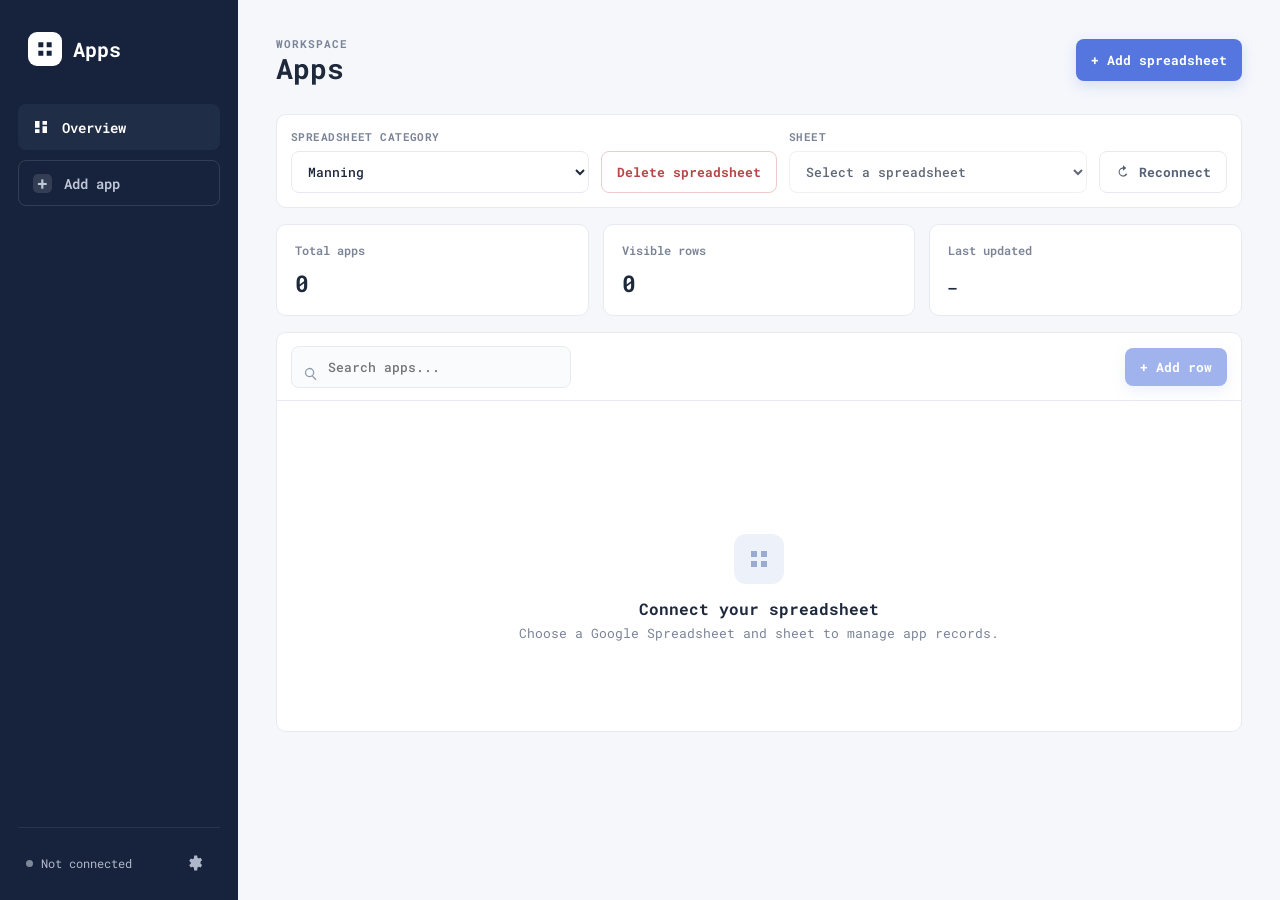
==== index.html @ 3399a7c1 "new file:   Mama_Sita's_Holding_Company_Logo.png 	new file:   app.js 	new file:   index.html 	new fi" ====
<!doctype html>
<html lang="en">
  <head>
    <meta charset="UTF-8" />
    <meta name="viewport" content="width=device-width, initial-scale=1.0" />
    <title>Apps Dashboard</title>
    <link rel="preconnect" href="https://fonts.googleapis.com" />
    <link rel="preconnect" href="https://fonts.gstatic.com" crossorigin />
    <link href="https://fonts.googleapis.com/css2?family=Roboto+Mono:wght@400;500;600;700&display=swap" rel="stylesheet" />
    <link rel="stylesheet" href="styles.css?v=drawer-no-number" />
  </head>
  <body>
    <aside class="sidebar">
      <div class="brand">
        <div class="brand-mark">
          <svg viewBox="0 0 24 24" aria-hidden="true">
            <path d="M4 4h6v6H4zm10 0h6v6h-6zM4 14h6v6H4zm10 0h6v6h-6z" />
          </svg>
        </div>
        <span>Apps</span>
      </div>

      <nav class="nav">
        <button class="nav-item active" type="button">
          <svg viewBox="0 0 24 24"><path d="M4 13h6V4H4v9zm0 7h6v-5H4v5zm10 0h6v-9h-6v9zm0-16v5h6V4h-6z" /></svg>
          <span>Overview</span>
        </button>
      </nav>

      <button class="sidebar-add" id="addAppButton" type="button">
        <span>+</span>
        <span>Add app</span>
      </button>

      <div class="sidebar-footer">
        <div class="sheet-status">
          <span class="status-dot"></span>
          <span id="connectionLabel">Not connected</span>
        </div>
        <button id="settingsButton" class="icon-button" type="button" aria-label="Settings">
          <svg viewBox="0 0 24 24"><path d="M12 15.5A3.5 3.5 0 1 0 12 8a3.5 3.5 0 0 0 0 7.5zm7.4-3.5c.04-.33.06-.66.06-1s-.02-.67-.06-1l2.1-1.64-2-3.46-2.47 1a8 8 0 0 0-1.73-1L14.9 2h-4l-.4 3.9a8 8 0 0 0-1.73 1l-2.47-1-2 3.46 2.1 1.64c-.04.33-.06.66-.06 1s.02.67.06 1l-2.1 1.64 2 3.46 2.47-1a8 8 0 0 0 1.73 1l.4 3.9h4l.4-3.9a8 8 0 0 0 1.73-1l2.47 1 2-3.46-2.1-1.64z" /></svg>
        </button>
      </div>
    </aside>

    <main class="main">
      <header class="topbar">
        <div>
          <p class="eyebrow">Workspace</p>
          <h1>Apps</h1>
        </div>
        <button id="connectButton" class="primary-button" type="button">
          <span>+</span> Add spreadsheet
        </button>
      </header>

      <section class="source-bar">
        <label>
          Spreadsheet category
          <select id="sourceSelect"><option>Loading saved categories...</option></select>
        </label>
        <button id="deleteSourceButton" class="secondary-button danger-button" type="button" disabled>
          Delete spreadsheet
        </button>
        <label>
          Sheet
          <select id="sheetSelect" disabled><option>Select a spreadsheet</option></select>
        </label>
        <button id="refreshButton" class="secondary-button" type="button" disabled>
          <svg viewBox="0 0 24 24"><path d="M12 5V2l5 4-5 4V7a5 5 0 1 0 4.58 7l1.8 1.8A7 7 0 1 1 12 5z" /></svg>
          <span id="refreshButtonLabel">Refresh</span>
        </button>
      </section>

      <section class="stats-grid">
        <article class="stat-card">
          <span>Total apps</span>
          <strong id="totalCount">0</strong>
        </article>
        <article class="stat-card">
          <span>Visible rows</span>
          <strong id="visibleCount">0</strong>
        </article>
        <article class="stat-card">
          <span>Last updated</span>
          <strong id="lastUpdated">—</strong>
        </article>
      </section>

      <section class="table-card">
        <div class="table-toolbar">
          <div class="search-wrap">
            <svg viewBox="0 0 24 24"><path d="M10.5 18a7.5 7.5 0 1 1 5.3-12.8A7.5 7.5 0 0 1 10.5 18zm0-13a5.5 5.5 0 1 0 0 11 5.5 5.5 0 0 0 0-11zm5.5 10.6 5.7 5.7-1.4 1.4-5.7-5.7 1.4-1.4z" /></svg>
            <input id="searchInput" type="search" placeholder="Search apps..." disabled />
          </div>
          <button id="tableAddButton" class="primary-button compact" type="button" disabled>
            <span>+</span> Add row
          </button>
        </div>
        <div class="table-scroll">
          <table>
            <thead id="tableHead"></thead>
            <tbody id="tableBody"></tbody>
          </table>
          <div id="emptyState" class="empty-state">
            <div class="empty-icon">
              <svg viewBox="0 0 24 24"><path d="M4 4h6v6H4zm10 0h6v6h-6zM4 14h6v6H4zm10 0h6v6h-6z" /></svg>
            </div>
            <h2>Connect your spreadsheet</h2>
            <p>Choose a Google Spreadsheet and sheet to manage app records.</p>
          </div>
        </div>
      </section>
    </main>

    <dialog id="settingsDialog">
      <form id="settingsForm" method="dialog">
        <div class="dialog-header">
          <div>
            <p class="eyebrow">Configuration</p>
            <h2>Google Sheets connection</h2>
          </div>
          <button class="close-button" value="cancel" aria-label="Close" type="submit">×</button>
        </div>
        <label>
          OAuth 2.0 Web Client ID
          <input id="clientIdInput" type="text" placeholder="123456789-example.apps.googleusercontent.com" required />
        </label>
        <p class="field-help">Create a Web client in Google Cloud, then add this page's URL to Authorized JavaScript origins.</p>
        <div class="dialog-actions">
          <button class="secondary-button" value="cancel" type="submit">Cancel</button>
          <button id="saveSettingsButton" class="primary-button" value="default" type="submit">Save</button>
        </div>
      </form>
    </dialog>

    <dialog id="rowDialog">
      <form id="rowForm" method="dialog">
        <div class="dialog-header">
          <div>
            <p class="eyebrow">Spreadsheet row</p>
            <h2 id="rowDialogTitle">Add app</h2>
          </div>
          <button class="close-button" value="cancel" aria-label="Close" type="submit">×</button>
        </div>
        <div id="rowFields"></div>
        <div class="dialog-actions">
          <button class="secondary-button" value="cancel" type="submit">Cancel</button>
          <button id="saveRowButton" class="primary-button" value="default" type="submit">Save</button>
        </div>
      </form>
    </dialog>

    <dialog id="detailsDrawer" class="side-drawer" aria-labelledby="detailsTitle">
      <div class="drawer-panel">
        <div class="profile-header">
          <div id="detailsAvatar" class="profile-avatar" aria-hidden="true">?</div>
          <div>
            <p class="eyebrow">Employee record</p>
            <h2 id="detailsTitle">Employee details</h2>
            <p id="detailsSubtitle" class="drawer-subtitle"></p>
          </div>
          <button id="closeDetailsDrawerButton" class="drawer-close" type="button" aria-label="Close details">
            <svg viewBox="0 0 24 24" aria-hidden="true"><path d="m6 6 12 12M18 6 6 18"/></svg>
          </button>
        </div>
        <div class="drawer-section-heading">
          <h3>Personal details</h3>
          <span>Additional employee information</span>
        </div>
        <dl id="detailsFields" class="details-fields"></dl>
      </div>
    </dialog>

    <dialog id="spreadsheetDialog">
      <form id="spreadsheetForm" method="dialog">
        <div class="dialog-header">
          <div>
            <p class="eyebrow">Private source</p>
            <h2>Add spreadsheet</h2>
          </div>
          <button class="close-button" value="cancel" aria-label="Close" type="submit">×</button>
        </div>
        <label>
          Category name
          <input id="spreadsheetCategoryInput" type="text" placeholder="e.g. Manning" required />
        </label>
        <label>
          Google Spreadsheet URL
          <input id="spreadsheetUrlInput" type="url" autocomplete="off" placeholder="https://docs.google.com/spreadsheets/d/..." required />
        </label>
        <p class="field-help">Use a new category for each spreadsheet. Saving an existing category updates it. Only these URLs are loaded; Drive files aren't listed.</p>
        <div class="dialog-actions">
          <button class="secondary-button" value="cancel" type="submit">Cancel</button>
          <button id="saveSpreadsheetButton" class="primary-button" value="default" type="submit">Save &amp; connect</button>
        </div>
      </form>
    </dialog>

    <div id="toast" role="status" aria-live="polite"></div>

    <script src="https://accounts.google.com/gsi/client" async defer></script>
    <script src="app.js?v=drawer-no-number-hidden-fields"></script>
  </body>
</html>
---- styles.css ----
:root {
  --navy: #17233c;
  --navy-2: #202d47;
  --blue: #5576df;
  --blue-dark: #4668cf;
  --ink: #1e293b;
  --muted: #7b8496;
  --line: #e7eaf0;
  --surface: #ffffff;
  --canvas: #f5f7fb;
}

* { box-sizing: border-box; }

button, input, select, textarea { font-family: inherit; }

body {
  margin: 0;
  min-height: 100vh;
  font-family: "Roboto Mono", monospace;
  color: var(--ink);
  background: var(--canvas);
  display: grid;
  grid-template-columns: 238px minmax(0, 1fr);
}

.sidebar {
  min-height: 100vh;
  background: var(--navy);
  color: #fff;
  display: flex;
  flex-direction: column;
  padding: 28px 18px 18px;
}

.brand {
  display: flex;
  align-items: center;
  gap: 11px;
  height: 42px;
  padding: 0 10px;
  font-size: 20px;
  font-weight: 700;
}

.brand-mark {
  width: 34px;
  height: 34px;
  display: grid;
  place-items: center;
  border-radius: 9px;
  background: #fff;
}

.brand-mark svg { width: 20px; fill: var(--navy); }

.nav { margin-top: 34px; }

.nav-item {
  width: 100%;
  height: 46px;
  border: 0;
  border-radius: 8px;
  background: var(--navy-2);
  color: #fff;
  display: flex;
  align-items: center;
  gap: 12px;
  padding: 0 14px;
  font: 600 14px "Roboto Mono", monospace;
}

.nav-item svg { width: 18px; fill: currentColor; }

.sidebar-add {
  margin: 10px 0 0;
  height: 46px;
  border: 1px solid rgba(255,255,255,.12);
  border-radius: 8px;
  background: transparent;
  color: #bfc8d8;
  display: flex;
  align-items: center;
  gap: 12px;
  padding: 0 14px;
  font: 600 14px "Roboto Mono", monospace;
  cursor: pointer;
}

.sidebar-add span:first-child {
  width: 19px;
  height: 19px;
  border-radius: 5px;
  background: rgba(255,255,255,.12);
  display: grid;
  place-items: center;
  font-size: 18px;
  line-height: 1;
}
.sidebar-add:disabled { opacity: .55; cursor: not-allowed; }

.sidebar-footer {
  margin-top: auto;
  border-top: 1px solid rgba(255,255,255,.08);
  padding: 18px 8px 2px;
  display: flex;
  align-items: center;
  justify-content: space-between;
}

.sheet-status { display: flex; align-items: center; gap: 8px; color: #aeb8ca; font-size: 12px; }
.status-dot { width: 7px; height: 7px; border-radius: 50%; background: #7f8898; }
.status-dot.online { background: #63d49a; box-shadow: 0 0 8px rgba(99,212,154,.5); }

.icon-button {
  width: 34px;
  height: 34px;
  border: 0;
  border-radius: 7px;
  background: transparent;
  display: grid;
  place-items: center;
  cursor: pointer;
}
.icon-button svg { width: 18px; fill: #aeb8ca; }

.main { min-width: 0; padding: 30px 38px 38px; }

.topbar {
  height: 60px;
  display: flex;
  align-items: center;
  justify-content: space-between;
}

.eyebrow {
  margin: 0 0 3px;
  color: var(--muted);
  font-size: 11px;
  font-weight: 700;
  letter-spacing: .09em;
  text-transform: uppercase;
}

h1 { margin: 0; font-size: 28px; line-height: 1.1; }

.primary-button, .secondary-button {
  border-radius: 8px;
  height: 42px;
  padding: 0 15px;
  font: 700 13px "Roboto Mono", monospace;
  cursor: pointer;
  display: inline-flex;
  align-items: center;
  justify-content: center;
  gap: 8px;
}

.primary-button {
  border: 0;
  background: var(--blue);
  color: #fff;
  box-shadow: 0 5px 14px rgba(85,118,223,.18);
}
.primary-button:hover { background: var(--blue-dark); }
.primary-button svg, .secondary-button svg { width: 16px; fill: currentColor; }

.secondary-button {
  border: 1px solid var(--line);
  background: #fff;
  color: #566176;
}
.danger-button { border-color: #f0caca; color: #b54747; }
.danger-button:hover:not(:disabled) { background: #fff3f3; border-color: #e6aaaa; }
.secondary-button:disabled, .primary-button:disabled { opacity: .55; cursor: not-allowed; }

.source-bar {
  margin-top: 24px;
  min-height: 82px;
  background: #fff;
  border: 1px solid var(--line);
  border-radius: 10px;
  display: flex;
  align-items: flex-end;
  gap: 12px;
  padding: 14px;
}

.source-bar label {
  min-width: 220px;
  flex: 1;
  color: var(--muted);
  font-size: 11px;
  font-weight: 700;
  text-transform: uppercase;
  letter-spacing: .04em;
}

select, input {
  width: 100%;
  height: 42px;
  margin-top: 7px;
  border: 1px solid var(--line);
  border-radius: 8px;
  background: #fff;
  color: var(--ink);
  padding: 0 12px;
  font: 500 13px "Roboto Mono", monospace;
  outline: none;
}
select:focus, input:focus { border-color: #91a6ea; box-shadow: 0 0 0 3px rgba(85,118,223,.08); }

.stats-grid {
  display: grid;
  grid-template-columns: repeat(3, minmax(0, 1fr));
  gap: 14px;
  margin-top: 16px;
}
.stat-card {
  height: 92px;
  border: 1px solid var(--line);
  border-radius: 10px;
  background: #fff;
  padding: 17px 18px;
  display: flex;
  flex-direction: column;
  justify-content: space-between;
}
.stat-card span { color: var(--muted); font-size: 12px; font-weight: 600; }
.stat-card strong { font-size: 23px; }
.stat-card:last-child strong { font-size: 15px; }

.table-card {
  margin-top: 16px;
  min-height: 400px;
  border: 1px solid var(--line);
  border-radius: 10px;
  background: #fff;
  overflow: hidden;
}
.table-toolbar {
  height: 68px;
  border-bottom: 1px solid var(--line);
  display: flex;
  align-items: center;
  justify-content: space-between;
  padding: 12px 14px;
}
.search-wrap { position: relative; width: 280px; }
.search-wrap svg { position: absolute; left: 12px; top: 20px; width: 15px; fill: #929bad; }
.search-wrap input { margin: 0; padding-left: 36px; background: #fafbfc; }
.compact { height: 38px; }
.table-scroll { position: relative; min-height: 330px; max-height: min(60vh, 620px); overflow: auto; }
table { width: 100%; border-collapse: collapse; table-layout: auto; }
thead { background: #fafbfc; }
th, td { border-bottom: 1px solid var(--line); text-align: left; white-space: nowrap; padding: 14px 16px; font-size: 13px; }
th { height: 44px; color: #778196; font-size: 11px; text-transform: uppercase; letter-spacing: .04em; }
thead th { position: sticky; top: 0; z-index: 2; background: #fafbfc; }
td { max-width: 260px; overflow: hidden; text-overflow: ellipsis; }
tbody tr:hover { background: #fafcff; }
.actions { width: 112px; text-align: right; }
tbody tr.has-details { cursor: pointer; }
.row-action {
  width: 32px;
  height: 32px;
  border: 1px solid transparent;
  border-radius: 8px;
  background: transparent;
  color: #738096;
  cursor: pointer;
  display: inline-grid;
  place-items: center;
  vertical-align: middle;
  transition: color .15s ease, background .15s ease, border-color .15s ease, transform .15s ease;
}
.row-action svg { width: 16px; height: 16px; fill: none; stroke: currentColor; stroke-width: 1.7; stroke-linecap: round; stroke-linejoin: round; }
.row-action:hover { background: #f0f3f9; border-color: #e4e9f2; color: var(--blue); transform: translateY(-1px); }
.row-action.delete:hover { background: #fff2f1; border-color: #f3d9d6; color: #c34f4f; }
.row-action:focus-visible { outline: 2px solid #91a6ea; outline-offset: 2px; }

.empty-state {
  position: absolute;
  inset: 44px 0 0;
  display: flex;
  flex-direction: column;
  align-items: center;
  justify-content: center;
  text-align: center;
  color: var(--muted);
}
.empty-state.hidden { display: none; }
.empty-icon { width: 50px; height: 50px; border-radius: 12px; background: #edf1fa; display: grid; place-items: center; }
.empty-icon svg { width: 24px; fill: #9aaad1; }
.empty-state h2 { margin: 14px 0 5px; color: var(--ink); font-size: 16px; }
.empty-state p { margin: 0; font-size: 13px; }

dialog {
  width: min(520px, calc(100vw - 32px));
  border: 0;
  border-radius: 12px;
  padding: 0;
  box-shadow: 0 24px 70px rgba(23,35,60,.22);
}
dialog::backdrop { background: rgba(23,35,60,.42); }
dialog form { padding: 22px; }
.dialog-header { display: flex; align-items: flex-start; justify-content: space-between; margin-bottom: 20px; }
.dialog-header h2 { margin: 0; font-size: 20px; }
.close-button { border: 0; background: transparent; color: #8791a3; font-size: 25px; cursor: pointer; }
dialog label { display: block; color: #5f6a7d; font-size: 12px; font-weight: 700; margin-top: 12px; }
.field-help { margin: 8px 0 0; color: var(--muted); font-size: 12px; line-height: 1.5; }
.dialog-actions { display: flex; justify-content: flex-end; gap: 8px; margin-top: 22px; }
#rowFields { max-height: 55vh; overflow: auto; }

dialog.side-drawer {
  position: fixed;
  inset: 0 0 0 auto;
  width: min(520px, 92vw);
  height: 100vh;
  max-height: 100vh;
  margin: 0;
  border-radius: 12px 0 0 12px;
  border-left: 1px solid var(--line);
}
.side-drawer[open] { display: block; }
.drawer-panel { height: 100%; display: flex; flex-direction: column; gap: 20px; padding: 26px; background: var(--surface); }
.profile-header { display: grid; grid-template-columns: 52px minmax(0, 1fr) 34px; align-items: center; gap: 14px; padding-bottom: 19px; border-bottom: 1px solid var(--line); }
.profile-avatar { width: 52px; height: 52px; display: grid; place-items: center; border: 1px solid #dfe5fb; border-radius: 50%; background: linear-gradient(145deg, #f3f5ff, #e8edff); color: #5368b2; font-size: 16px; font-weight: 700; }
.profile-header h2 { margin: 0; color: var(--ink); font-size: 19px; overflow-wrap: anywhere; }
.profile-header .eyebrow { margin-bottom: 4px; }
.drawer-subtitle { margin: 5px 0 0; color: var(--muted); font-size: 11px; }
.drawer-close { width: 34px; height: 34px; display: grid; place-items: center; border: 1px solid transparent; border-radius: 8px; background: transparent; color: #8490a3; cursor: pointer; }
.drawer-close:hover { border-color: var(--line); background: #f6f7fa; color: var(--ink); }
.drawer-close:focus-visible { outline: 2px solid #91a6ea; outline-offset: 2px; }
.drawer-close svg { width: 17px; height: 17px; fill: none; stroke: currentColor; stroke-width: 1.8; stroke-linecap: round; }
.drawer-section-heading { display: flex; align-items: baseline; justify-content: space-between; gap: 12px; padding-top: 2px; }
.drawer-section-heading h3 { margin: 0; color: var(--ink); font-size: 14px; }
.drawer-section-heading span { color: var(--muted); font-size: 10px; text-align: right; }
.details-fields { margin: 0; overflow: auto; display: flex; flex-direction: column; align-content: start; }
.detail-item { min-width: 0; display: grid; grid-template-columns: minmax(126px, .8fr) minmax(0, 1.2fr); align-items: start; gap: 16px; padding: 13px 2px; border: 0; border-bottom: 1px solid var(--line); border-radius: 0; background: transparent; }
.detail-item dt { color: var(--muted); font-size: 12px; font-weight: 500; overflow-wrap: anywhere; }
.detail-item dd { margin: 0; color: var(--ink); font-size: 13px; font-weight: 500; line-height: 1.55; white-space: pre-wrap; overflow-wrap: anywhere; }
.drawer-empty { grid-column: 1 / -1; margin: 0; padding: 16px; border: 1px solid var(--line); border-radius: 9px; background: #fafbfe; color: var(--muted); font-size: 13px; }

#toast {
  position: fixed;
  right: 24px;
  bottom: 24px;
  max-width: 360px;
  padding: 12px 16px;
  border-radius: 8px;
  background: var(--navy);
  color: #fff;
  font-size: 13px;
  opacity: 0;
  transform: translateY(10px);
  pointer-events: none;
  transition: .2s ease;
}
#toast.visible { opacity: 1; transform: translateY(0); }

@media (max-width: 900px) {
  body { grid-template-columns: 74px minmax(0, 1fr); }
  .brand span, .nav-item span, .sidebar-add span:last-child, .sheet-status { display: none; }
  .sidebar { padding-inline: 12px; }
  .brand { justify-content: center; padding: 0; }
  .nav-item, .sidebar-add { justify-content: center; padding: 0; }
  .main { padding-inline: 20px; }
}

@media (max-width: 1050px) {
  .source-bar { flex-wrap: wrap; }
  .source-bar label { flex-basis: calc(50% - 6px); min-width: 180px; }
}

@media (max-width: 620px) {
  body { display: block; }
  .sidebar { position: fixed; z-index: 10; left: 0; right: 0; bottom: 0; min-height: 62px; height: 62px; padding: 8px 12px; flex-direction: row; align-items: center; }
  .brand, .sidebar-footer { display: none; }
  .nav { margin: 0; flex: 1; }
  .nav-item { width: 56px; }
  .sidebar-add { margin: 0; width: 56px; }
  .main { padding: 20px 14px 78px; }
  .topbar { height: auto; }
  .topbar .primary-button { max-width: 130px; font-size: 12px; }
  .stats-grid { grid-template-columns: 1fr 1fr; }
  .stat-card:last-child { grid-column: 1 / -1; }
  .source-bar label { flex-basis: 100%; }
  dialog.side-drawer { width: 100vw; border-radius: 0; }
  .drawer-panel { gap: 16px; padding: 22px 16px; }
  .drawer-section-heading { align-items: flex-start; flex-direction: column; gap: 4px; }
  .drawer-section-heading span { text-align: left; }
  .detail-item { grid-template-columns: minmax(100px, .75fr) minmax(0, 1.25fr); gap: 12px; }
}
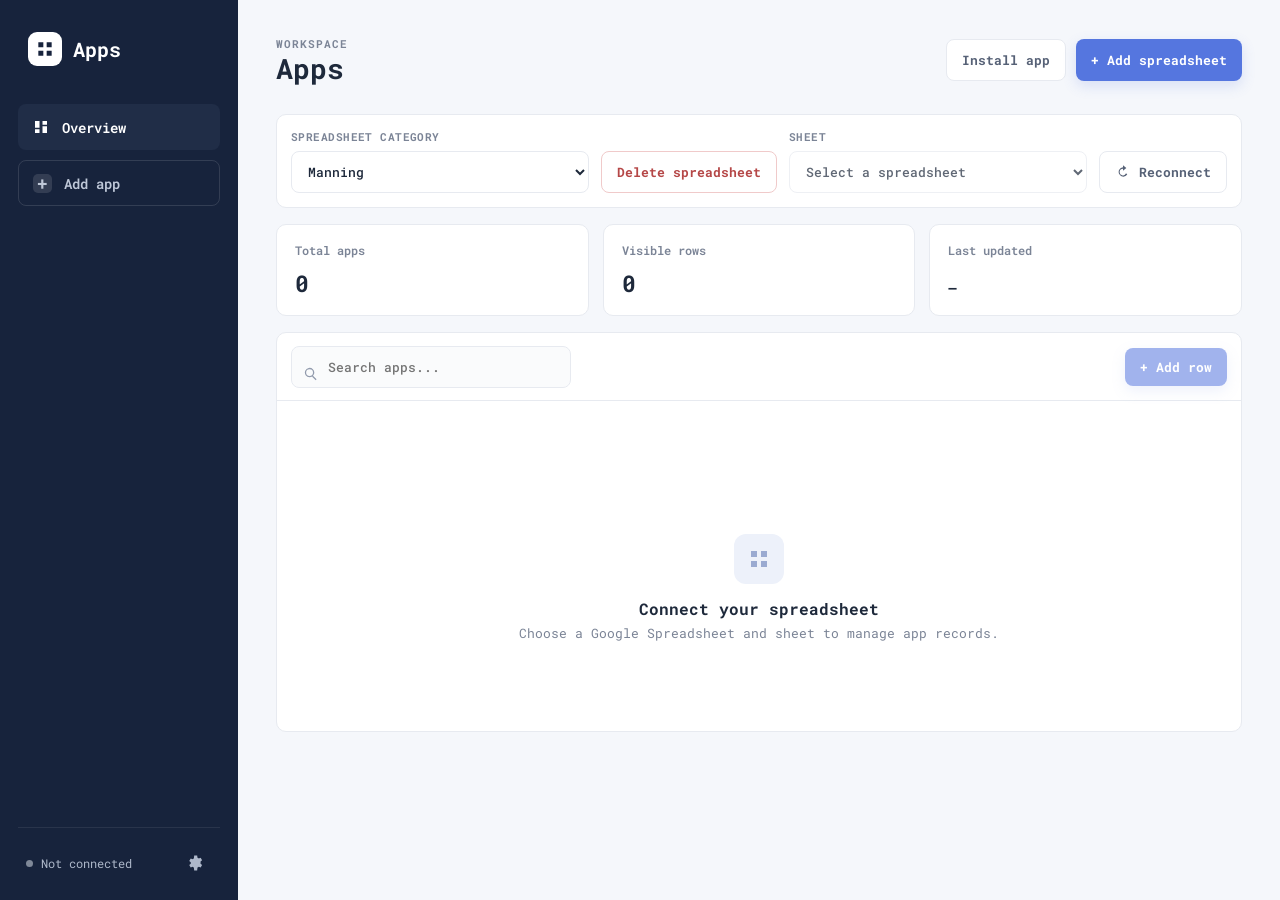
==== commit d72a47cb: "modified:   app.js 	new file:   icons/mama-sita-192.png 	new file:   icons/mama-sita-512.png 	modifi" ====
--- a/index.html
+++ b/index.html
@@ -2,12 +2,15 @@
 <html lang="en">
   <head>
     <meta charset="UTF-8" />
-    <meta name="viewport" content="width=device-width, initial-scale=1.0" />
+    <meta name="viewport" content="width=device-width, initial-scale=1.0, viewport-fit=cover" />
     <title>Apps Dashboard</title>
+    <meta name="theme-color" content="#17233c" />
+    <link rel="icon" type="image/png" href="./Mama_Sita%27s%20Logo.png?v=1" />
+    <link rel="manifest" href="./manifest.webmanifest" />
     <link rel="preconnect" href="https://fonts.googleapis.com" />
     <link rel="preconnect" href="https://fonts.gstatic.com" crossorigin />
     <link href="https://fonts.googleapis.com/css2?family=Roboto+Mono:wght@400;500;600;700&display=swap" rel="stylesheet" />
-    <link rel="stylesheet" href="styles.css?v=drawer-no-number" />
+    <link rel="stylesheet" href="styles.css?v=pwa-v1" />
   </head>
   <body>
     <aside class="sidebar">
@@ -49,9 +52,12 @@
           <p class="eyebrow">Workspace</p>
           <h1>Apps</h1>
         </div>
-        <button id="connectButton" class="primary-button" type="button">
-          <span>+</span> Add spreadsheet
-        </button>
+        <div class="topbar-actions">
+          <button id="installButton" class="secondary-button" type="button">Install app</button>
+          <button id="connectButton" class="primary-button" type="button">
+            <span>+</span> Add spreadsheet
+          </button>
+        </div>
       </header>
 
       <section class="source-bar">
@@ -109,6 +115,25 @@
             <h2>Connect your spreadsheet</h2>
             <p>Choose a Google Spreadsheet and sheet to manage app records.</p>
           </div>
+          <div id="tableLoading" class="table-loading hidden" role="status" aria-live="polite">
+            <div class="table-loading-panel">
+              <div class="table-loading-heading">
+                <span>Reloading table</span>
+                <strong id="tableProgressPercent">0%</strong>
+              </div>
+              <div
+                id="tableProgressBar"
+                class="table-loading-progress"
+                role="progressbar"
+                aria-label="Table reload progress"
+                aria-valuemin="0"
+                aria-valuemax="100"
+                aria-valuenow="0"
+              >
+                <span></span>
+              </div>
+            </div>
+          </div>
         </div>
       </section>
     </main>
@@ -197,9 +222,25 @@
       </form>
     </dialog>
 
+    <dialog id="installDialog" aria-labelledby="installDialogTitle">
+      <form method="dialog">
+        <div class="dialog-header">
+          <div>
+            <p class="eyebrow">Install dashboard</p>
+            <h2 id="installDialogTitle">Add Mama Sita's Apps</h2>
+          </div>
+          <button class="close-button" value="cancel" aria-label="Close" type="submit">×</button>
+        </div>
+        <p id="installInstructions" class="field-help"></p>
+        <div class="dialog-actions">
+          <button class="primary-button" value="default" type="submit">Done</button>
+        </div>
+      </form>
+    </dialog>
+
     <div id="toast" role="status" aria-live="polite"></div>
 
     <script src="https://accounts.google.com/gsi/client" async defer></script>
-    <script src="app.js?v=drawer-no-number-hidden-fields"></script>
+    <script src="app.js?v=pwa-v1"></script>
   </body>
 </html>
--- a/styles.css
+++ b/styles.css
@@ -17,6 +17,7 @@
 body {
   margin: 0;
   min-height: 100vh;
+  min-height: 100dvh;
   font-family: "Roboto Mono", monospace;
   color: var(--ink);
   background: var(--canvas);
@@ -132,6 +133,7 @@
   align-items: center;
   justify-content: space-between;
 }
+.topbar-actions { display: flex; align-items: center; gap: 10px; }
 
 .eyebrow {
   margin: 0 0 3px;
@@ -293,6 +295,28 @@
 .empty-icon svg { width: 24px; fill: #9aaad1; }
 .empty-state h2 { margin: 14px 0 5px; color: var(--ink); font-size: 16px; }
 .empty-state p { margin: 0; font-size: 13px; }
+
+.table-loading {
+  position: absolute;
+  inset: 0;
+  z-index: 4;
+  display: grid;
+  place-items: center;
+  background: rgba(255, 255, 255, .84);
+}
+.table-loading.hidden { display: none; }
+.table-loading-panel {
+  width: min(300px, calc(100% - 32px));
+  padding: 18px;
+  border: 1px solid var(--line);
+  border-radius: 10px;
+  background: #fff;
+  box-shadow: 0 8px 24px rgba(23, 35, 60, .08);
+}
+.table-loading-heading { display: flex; align-items: center; justify-content: space-between; gap: 12px; color: var(--muted); font-size: 12px; }
+.table-loading-heading strong { color: var(--blue); font-size: 13px; }
+.table-loading-progress { height: 7px; margin-top: 12px; overflow: hidden; border-radius: 999px; background: #edf0f6; }
+.table-loading-progress span { display: block; width: 0; height: 100%; border-radius: inherit; background: var(--blue); transition: width .18s ease; }
 
 dialog {
   width: min(520px, calc(100vw - 32px));
@@ -374,14 +398,16 @@
 
 @media (max-width: 620px) {
   body { display: block; }
-  .sidebar { position: fixed; z-index: 10; left: 0; right: 0; bottom: 0; min-height: 62px; height: 62px; padding: 8px 12px; flex-direction: row; align-items: center; }
+  .sidebar { position: fixed; z-index: 10; left: 0; right: 0; bottom: 0; min-height: calc(62px + env(safe-area-inset-bottom, 0px)); height: calc(62px + env(safe-area-inset-bottom, 0px)); padding: 8px 12px calc(8px + env(safe-area-inset-bottom, 0px)); flex-direction: row; align-items: center; }
   .brand, .sidebar-footer { display: none; }
   .nav { margin: 0; flex: 1; }
   .nav-item { width: 56px; }
   .sidebar-add { margin: 0; width: 56px; }
-  .main { padding: 20px 14px 78px; }
-  .topbar { height: auto; }
-  .topbar .primary-button { max-width: 130px; font-size: 12px; }
+  .main { padding: calc(20px + env(safe-area-inset-top, 0px)) calc(14px + env(safe-area-inset-right, 0px)) calc(78px + env(safe-area-inset-bottom, 0px)) calc(14px + env(safe-area-inset-left, 0px)); }
+  .topbar { height: auto; align-items: flex-start; gap: 10px; }
+  .topbar-actions { flex-direction: column; align-items: stretch; gap: 6px; }
+  .topbar-actions button { width: 100%; max-width: none; height: 38px; padding-inline: 10px; font-size: 11px; }
+  .topbar h1 { font-size: 24px; }
   .stats-grid { grid-template-columns: 1fr 1fr; }
   .stat-card:last-child { grid-column: 1 / -1; }
   .source-bar label { flex-basis: 100%; }
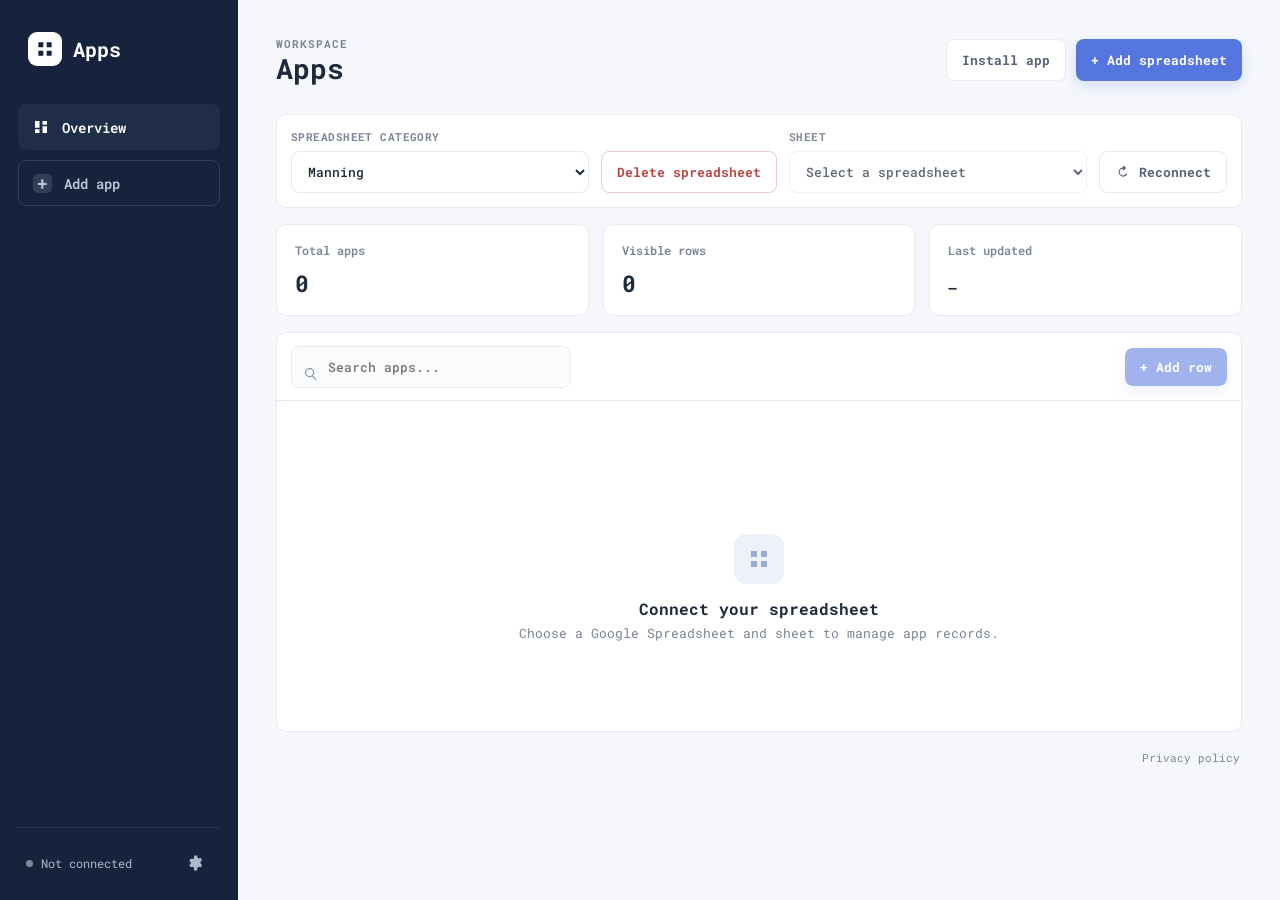
==== commit e9c4dd8c: "modified:   index.html 	new file:   privacy.html 	modified:   service-worker.js 	modified:   styles." ====
--- a/index.html
+++ b/index.html
@@ -136,6 +136,9 @@
           </div>
         </div>
       </section>
+      <footer class="app-footer">
+        <a href="./privacy.html">Privacy policy</a>
+      </footer>
     </main>
 
     <dialog id="settingsDialog">
--- a/styles.css
+++ b/styles.css
@@ -126,6 +126,9 @@
 .icon-button svg { width: 18px; fill: #aeb8ca; }
 
 .main { min-width: 0; padding: 30px 38px 38px; }
+.app-footer { display: flex; justify-content: flex-end; padding: 18px 2px 0; font-size: 11px; }
+.app-footer a { color: var(--muted); text-decoration: none; }
+.app-footer a:hover { color: var(--blue-dark); text-decoration: underline; }
 
 .topbar {
   height: 60px;
@@ -364,6 +367,24 @@
 .detail-item dt { color: var(--muted); font-size: 12px; font-weight: 500; overflow-wrap: anywhere; }
 .detail-item dd { margin: 0; color: var(--ink); font-size: 13px; font-weight: 500; line-height: 1.55; white-space: pre-wrap; overflow-wrap: anywhere; }
 .drawer-empty { grid-column: 1 / -1; margin: 0; padding: 16px; border: 1px solid var(--line); border-radius: 9px; background: #fafbfe; color: var(--muted); font-size: 13px; }
+
+.policy-page { display: block; min-height: 100vh; min-height: 100dvh; }
+.policy-main { width: min(820px, calc(100% - 32px)); margin: 0 auto; padding: 28px 0 56px; }
+.policy-back { color: var(--blue-dark); font-size: 12px; text-decoration: none; }
+.policy-back:hover { text-decoration: underline; }
+.policy-header { padding: 30px 0 22px; border-bottom: 1px solid var(--line); }
+.policy-header h1 { margin: 4px 0 10px; font-size: clamp(24px, 5vw, 34px); }
+.policy-updated { margin: 0; color: var(--muted); font-size: 11px; }
+.policy-content { display: grid; grid-template-columns: minmax(0, 1fr); gap: 14px; margin-top: 20px; }
+.policy-content section { min-width: 0; padding: 18px 20px; border: 1px solid var(--line); border-radius: 10px; background: #fff; }
+.policy-content h2 { margin: 0 0 9px; color: var(--ink); font-size: 15px; }
+.policy-content p, .policy-content li { color: #566176; font-size: 12px; line-height: 1.75; }
+.policy-content p { margin: 0; }
+.policy-content p + p { margin-top: 9px; }
+.policy-content ul { margin: 8px 0 0; padding-left: 20px; }
+.policy-content a { color: var(--blue-dark); overflow-wrap: anywhere; }
+.policy-content code { overflow-wrap: anywhere; word-break: break-word; }
+.policy-footer { padding-top: 18px; color: var(--muted); font-size: 11px; }
 
 #toast {
   position: fixed;
@@ -416,4 +437,6 @@
   .drawer-section-heading { align-items: flex-start; flex-direction: column; gap: 4px; }
   .drawer-section-heading span { text-align: left; }
   .detail-item { grid-template-columns: minmax(100px, .75fr) minmax(0, 1.25fr); gap: 12px; }
-}
+  .policy-main { padding-top: 20px; }
+  .policy-content section { padding: 15px; }
+}
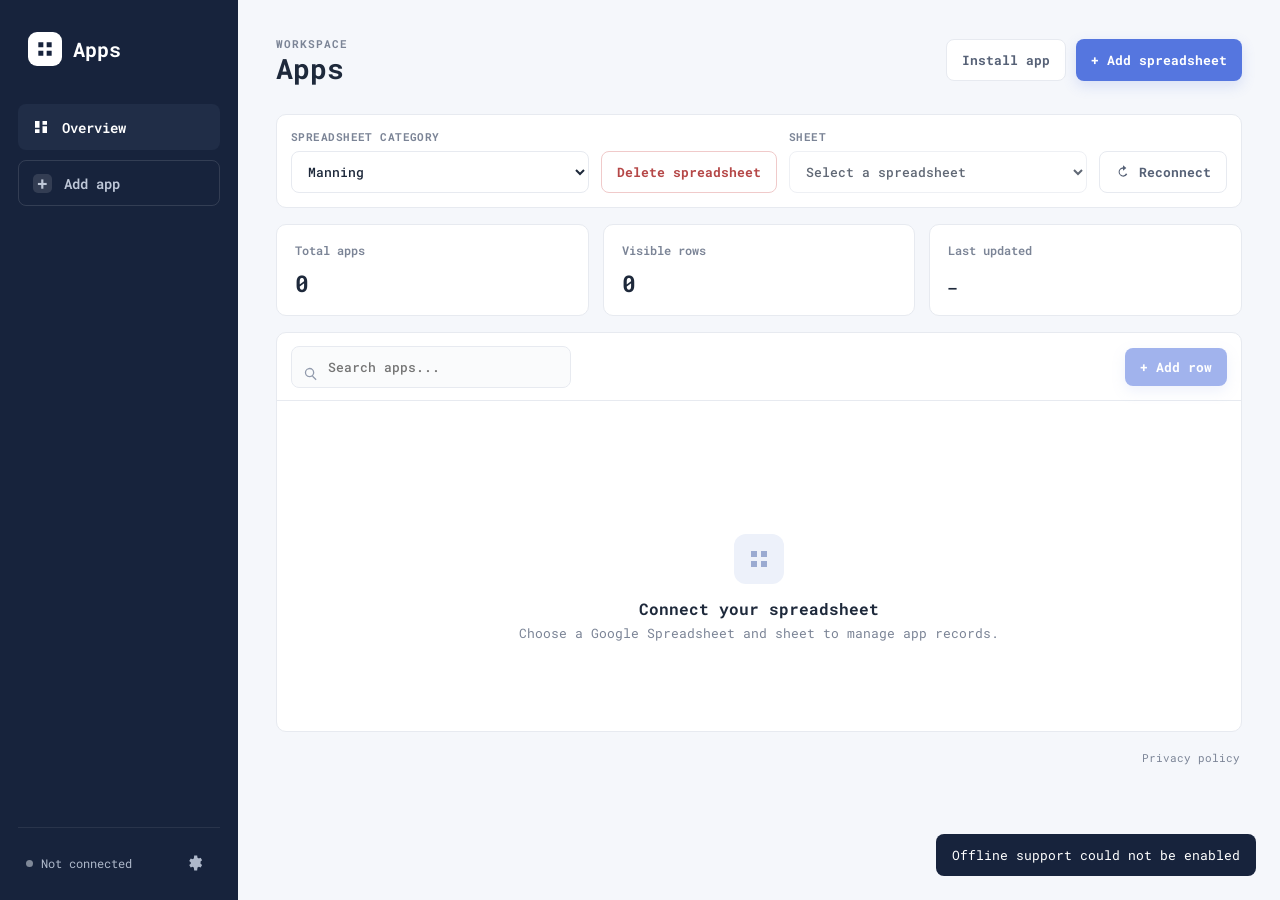
==== commit 311132bc: "modified:   app.js 	modified:   index.html 	modified:   privacy.html 	modified:   service-worker.js" ====
--- a/index.html
+++ b/index.html
@@ -5,7 +5,7 @@
     <meta name="viewport" content="width=device-width, initial-scale=1.0, viewport-fit=cover" />
     <title>Apps Dashboard</title>
     <meta name="theme-color" content="#17233c" />
-    <link rel="icon" type="image/png" href="./Mama_Sita%27s%20Logo.png?v=1" />
+    <link rel="icon" type="image/png" href="./icons/mama-sita-192.png" />
     <link rel="manifest" href="./manifest.webmanifest" />
     <link rel="preconnect" href="https://fonts.googleapis.com" />
     <link rel="preconnect" href="https://fonts.gstatic.com" crossorigin />
